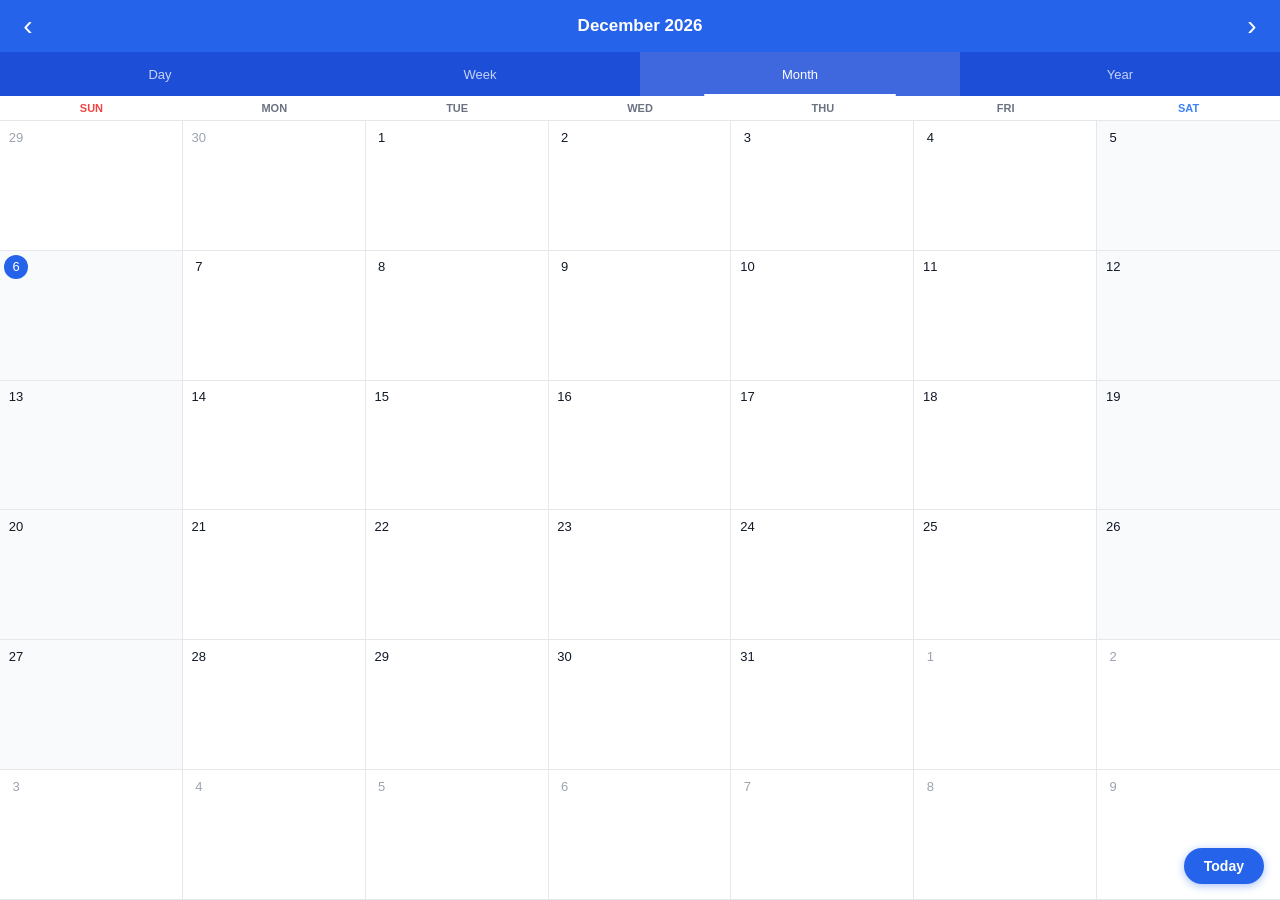
==== index.html @ 7cc3a60c "Add lightweight calendar PWA with month/week/day/year views - index.html: minimal shell with header," ====
<!DOCTYPE html>
<html lang="en">
<head>
  <meta charset="UTF-8">
  <meta name="viewport" content="width=device-width, initial-scale=1, viewport-fit=cover">
  <meta name="theme-color" content="#2563eb">
  <meta name="apple-mobile-web-app-capable" content="yes">
  <meta name="apple-mobile-web-app-status-bar-style" content="default">
  <meta name="apple-mobile-web-app-title" content="Calendar">
  <title>Calendar</title>
  <link rel="manifest" href="manifest.json">
  <link rel="apple-touch-icon" href="icon.svg">
  <link rel="stylesheet" href="style.css">
</head>
<body>
  <div id="app">
    <header id="header">
      <button id="btn-prev" aria-label="Previous" class="nav-btn">&#8249;</button>
      <div id="header-title" role="heading" aria-level="1"></div>
      <button id="btn-next" aria-label="Next" class="nav-btn">&#8250;</button>
    </header>

    <nav id="view-nav" role="tablist">
      <button role="tab" data-view="day" aria-selected="false">Day</button>
      <button role="tab" data-view="week" aria-selected="false">Week</button>
      <button role="tab" data-view="month" aria-selected="true">Month</button>
      <button role="tab" data-view="year" aria-selected="false">Year</button>
    </nav>

    <main id="view-container" role="main"></main>

    <button id="btn-today" aria-label="Go to today">Today</button>
  </div>

  <script src="app.js"></script>
</body>
</html>
---- style.css ----
*, *::before, *::after { box-sizing: border-box; margin: 0; padding: 0; }

:root {
  --blue: #2563eb;
  --blue-dark: #1d4ed8;
  --blue-light: #eff6ff;
  --text: #111827;
  --text-muted: #6b7280;
  --border: #e5e7eb;
  --bg: #ffffff;
  --today: #2563eb;
  --today-text: #ffffff;
  --weekend: #f9fafb;
  --other-month: #9ca3af;
  --radius: 8px;
  --header-h: 52px;
  --nav-h: 44px;
  --today-btn-h: 48px;
  --safe-bottom: env(safe-area-inset-bottom, 0px);
}

html, body { height: 100%; overflow: hidden; font-family: -apple-system, BlinkMacSystemFont, 'Segoe UI', sans-serif; font-size: 15px; color: var(--text); background: var(--bg); }

#app { display: flex; flex-direction: column; height: 100dvh; height: 100vh; }

/* Header */
#header {
  display: flex; align-items: center; justify-content: space-between;
  height: var(--header-h); padding: 0 8px;
  background: var(--blue); color: #fff;
  flex-shrink: 0;
}
.nav-btn {
  background: none; border: none; color: #fff; font-size: 28px;
  width: 40px; height: 40px; border-radius: 50%; cursor: pointer;
  display: flex; align-items: center; justify-content: center;
  -webkit-tap-highlight-color: transparent;
  transition: background 0.15s;
}
.nav-btn:active { background: rgba(255,255,255,0.2); }
#header-title { font-size: 17px; font-weight: 600; text-align: center; flex: 1; }

/* View nav */
#view-nav {
  display: flex; height: var(--nav-h);
  background: var(--blue-dark); flex-shrink: 0;
}
#view-nav button {
  flex: 1; border: none; background: none; color: rgba(255,255,255,0.75);
  font-size: 13px; font-weight: 500; cursor: pointer;
  -webkit-tap-highlight-color: transparent;
  transition: color 0.15s, background 0.15s;
  position: relative;
}
#view-nav button[aria-selected="true"] {
  color: #fff; background: rgba(255,255,255,0.15);
}
#view-nav button[aria-selected="true"]::after {
  content: ''; position: absolute; bottom: 0; left: 20%; right: 20%;
  height: 2px; background: #fff; border-radius: 1px;
}

/* Main content */
#view-container { flex: 1; overflow-y: auto; overflow-x: hidden; -webkit-overflow-scrolling: touch; }

/* Today button */
#btn-today {
  position: fixed; right: 16px;
  bottom: calc(16px + var(--safe-bottom));
  background: var(--blue); color: #fff;
  border: none; border-radius: 24px;
  padding: 10px 20px; font-size: 14px; font-weight: 600;
  cursor: pointer; box-shadow: 0 2px 8px rgba(37,99,235,0.4);
  -webkit-tap-highlight-color: transparent;
  transition: transform 0.1s, box-shadow 0.1s;
  z-index: 10;
}
#btn-today:active { transform: scale(0.95); box-shadow: 0 1px 4px rgba(37,99,235,0.3); }

/* ── MONTH VIEW ── */
.month-view { display: flex; flex-direction: column; height: 100%; }

.month-dow-row {
  display: grid; grid-template-columns: repeat(7, 1fr);
  border-bottom: 1px solid var(--border);
  background: var(--bg); position: sticky; top: 0; z-index: 1;
}
.month-dow-row span {
  text-align: center; padding: 6px 0; font-size: 11px;
  font-weight: 600; color: var(--text-muted); text-transform: uppercase;
}
.month-dow-row span:first-child { color: #ef4444; }
.month-dow-row span:last-child { color: #3b82f6; }

.month-grid {
  display: grid; grid-template-columns: repeat(7, 1fr);
  flex: 1;
}
.month-cell {
  border-right: 1px solid var(--border);
  border-bottom: 1px solid var(--border);
  min-height: 52px; padding: 4px;
  position: relative; cursor: pointer;
  -webkit-tap-highlight-color: transparent;
  transition: background 0.1s;
}
.month-cell:nth-child(7n) { border-right: none; }
.month-cell:active { background: var(--blue-light); }
.month-cell.other-month .day-num { color: var(--other-month); }
.month-cell.weekend { background: var(--weekend); }
.month-cell.today .day-num {
  background: var(--today); color: var(--today-text);
  border-radius: 50%; width: 24px; height: 24px;
  display: flex; align-items: center; justify-content: center;
}

.day-num { font-size: 13px; font-weight: 500; width: 24px; height: 24px; display: flex; align-items: center; justify-content: center; }

.event-dot {
  display: flex; flex-wrap: wrap; gap: 2px; margin-top: 2px;
}
.event-dot span {
  width: 5px; height: 5px; border-radius: 50%; background: var(--blue);
}

/* ── WEEK VIEW ── */
.week-view { display: flex; flex-direction: column; height: 100%; }

.week-header {
  display: grid; grid-template-columns: 36px repeat(7, 1fr);
  border-bottom: 1px solid var(--border);
  background: var(--bg); position: sticky; top: 0; z-index: 1;
}
.week-header-cell {
  text-align: center; padding: 6px 2px;
  font-size: 11px; cursor: pointer;
  -webkit-tap-highlight-color: transparent;
}
.week-header-cell .dow { color: var(--text-muted); font-weight: 600; text-transform: uppercase; font-size: 10px; }
.week-header-cell .wdate {
  width: 26px; height: 26px; border-radius: 50%;
  display: flex; align-items: center; justify-content: center;
  margin: 2px auto 0; font-size: 14px; font-weight: 500;
}
.week-header-cell.today .wdate { background: var(--today); color: var(--today-text); }
.week-header-cell:first-child { cursor: default; }

.week-scroll { flex: 1; overflow-y: auto; -webkit-overflow-scrolling: touch; }

.week-grid {
  display: grid; grid-template-columns: 36px repeat(7, 1fr);
  position: relative;
}
.week-time-col { }
.week-time-label {
  height: 48px; display: flex; align-items: flex-start;
  justify-content: flex-end; padding-right: 4px;
  font-size: 10px; color: var(--text-muted);
}
.week-day-col { border-left: 1px solid var(--border); position: relative; }
.week-hour-cell {
  height: 48px; border-bottom: 1px solid var(--border);
  position: relative;
}
.week-hour-cell.half { border-bottom: 1px dashed var(--border); height: 24px; }
.week-now-line {
  position: absolute; left: 0; right: 0; height: 2px;
  background: #ef4444; z-index: 2;
}
.week-now-line::before {
  content: ''; position: absolute; left: -4px; top: -3px;
  width: 8px; height: 8px; border-radius: 50%; background: #ef4444;
}

/* ── DAY VIEW ── */
.day-view { display: flex; flex-direction: column; height: 100%; }
.day-allday {
  border-bottom: 1px solid var(--border);
  padding: 4px 8px; font-size: 12px; color: var(--text-muted);
  background: var(--bg); position: sticky; top: 0;
}
.day-scroll { flex: 1; overflow-y: auto; -webkit-overflow-scrolling: touch; }
.day-grid { display: grid; grid-template-columns: 40px 1fr; }
.day-time-label {
  height: 48px; display: flex; align-items: flex-start;
  justify-content: flex-end; padding-right: 6px;
  font-size: 10px; color: var(--text-muted);
}
.day-hour-cell { height: 48px; border-bottom: 1px solid var(--border); border-left: 1px solid var(--border); position: relative; }
.day-now-line {
  position: absolute; left: 0; right: 0; height: 2px;
  background: #ef4444; z-index: 2;
}
.day-now-line::before {
  content: ''; position: absolute; left: -4px; top: -3px;
  width: 8px; height: 8px; border-radius: 50%; background: #ef4444;
}

/* ── YEAR VIEW ── */
.year-view {
  display: grid;
  grid-template-columns: repeat(3, 1fr);
  gap: 12px; padding: 12px;
}
.mini-month { cursor: pointer; -webkit-tap-highlight-color: transparent; }
.mini-month-title {
  font-size: 11px; font-weight: 600; text-align: center;
  margin-bottom: 4px; color: var(--text);
}
.mini-month-grid {
  display: grid; grid-template-columns: repeat(7, 1fr);
  gap: 1px;
}
.mini-day {
  aspect-ratio: 1; display: flex; align-items: center;
  justify-content: center; font-size: 8px; color: var(--text-muted);
  border-radius: 50%;
}
.mini-day.head { font-size: 7px; font-weight: 700; color: var(--text-muted); }
.mini-day.today { background: var(--today); color: #fff; }
.mini-day.other { color: var(--border); }
.mini-month:active .mini-month-title { color: var(--blue); }

/* Event chips */
.ev-chip {
  display: block; font-size: 10px; border-radius: 3px;
  background: var(--blue-light); color: var(--blue-dark);
  padding: 1px 3px; margin-top: 1px; white-space: nowrap;
  overflow: hidden; text-overflow: ellipsis;
}
.ev-block {
  position: absolute; left: 2px; right: 2px;
  background: var(--blue-light); color: var(--blue-dark);
  border-left: 3px solid var(--blue);
  border-radius: 3px; padding: 2px 4px;
  font-size: 11px; overflow: hidden; cursor: pointer;
  z-index: 1;
}

/* Event modal */
.modal-backdrop {
  position: fixed; inset: 0; background: rgba(0,0,0,0.4);
  z-index: 100; display: flex; align-items: flex-end;
}
.modal {
  background: var(--bg); border-radius: 16px 16px 0 0;
  width: 100%; max-height: 80vh; overflow-y: auto;
  padding: 16px; padding-bottom: calc(16px + var(--safe-bottom));
  animation: slide-up 0.2s ease;
}
@keyframes slide-up { from { transform: translateY(100%); } to { transform: translateY(0); } }
.modal-handle { width: 36px; height: 4px; background: var(--border); border-radius: 2px; margin: 0 auto 12px; }
.modal h2 { font-size: 16px; margin-bottom: 8px; }
.modal-date { color: var(--text-muted); font-size: 13px; margin-bottom: 12px; }
.modal-events { display: flex; flex-direction: column; gap: 8px; }
.modal-ev { padding: 10px 12px; background: var(--blue-light); border-radius: 8px; border-left: 4px solid var(--blue); }
.modal-ev-time { font-size: 11px; color: var(--text-muted); }
.modal-ev-title { font-size: 14px; font-weight: 500; }
.modal-empty { color: var(--text-muted); font-size: 13px; text-align: center; padding: 16px 0; }
.modal-close { margin-top: 12px; width: 100%; padding: 12px; background: var(--border); border: none; border-radius: 8px; font-size: 14px; font-weight: 500; cursor: pointer; }

@media (prefers-color-scheme: dark) {
  :root {
    --text: #f9fafb; --text-muted: #9ca3af; --border: #374151;
    --bg: #111827; --weekend: #1f2937; --blue-light: #1e3a8a;
    --blue-dark: #93c5fd; --other-month: #4b5563;
  }
  .modal { background: #1f2937; }
  .modal-ev { background: #1e3a5a; }
  .modal-close { background: #374151; color: #f9fafb; }
}
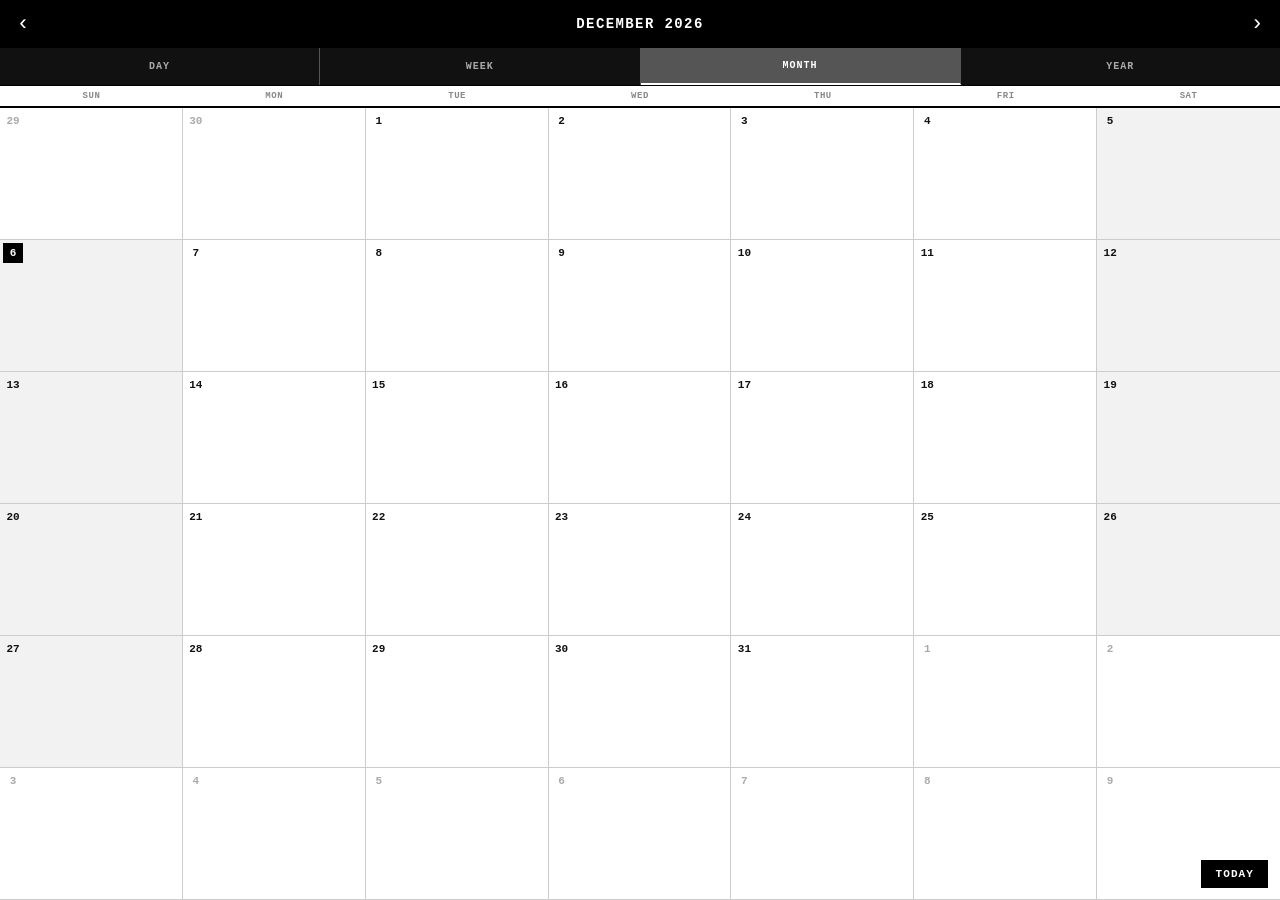
==== commit 25a43fad: "Apply e-ink monotype theme with edit/delete events - Replace all colors with black/white/grey palett" ====
--- a/index.html
+++ b/index.html
@@ -3,13 +3,14 @@
 <head>
   <meta charset="UTF-8">
   <meta name="viewport" content="width=device-width, initial-scale=1, viewport-fit=cover">
-  <meta name="theme-color" content="#2563eb">
+  <meta name="theme-color" content="#000000">
   <meta name="apple-mobile-web-app-capable" content="yes">
-  <meta name="apple-mobile-web-app-status-bar-style" content="default">
+  <meta name="apple-mobile-web-app-status-bar-style" content="black">
   <meta name="apple-mobile-web-app-title" content="Calendar">
   <title>Calendar</title>
   <link rel="manifest" href="manifest.json">
-  <link rel="apple-touch-icon" href="icon.svg">
+  <link rel="apple-touch-icon" href="icon-192.png">
+  <link rel="icon" type="image/svg+xml" href="icon.svg">
   <link rel="stylesheet" href="style.css">
 </head>
 <body>
--- a/style.css
+++ b/style.css
@@ -1,63 +1,75 @@
 *, *::before, *::after { box-sizing: border-box; margin: 0; padding: 0; }
 
 :root {
-  --blue: #2563eb;
-  --blue-dark: #1d4ed8;
-  --blue-light: #eff6ff;
-  --text: #111827;
-  --text-muted: #6b7280;
-  --border: #e5e7eb;
-  --bg: #ffffff;
-  --today: #2563eb;
-  --today-text: #ffffff;
-  --weekend: #f9fafb;
-  --other-month: #9ca3af;
-  --radius: 8px;
-  --header-h: 52px;
-  --nav-h: 44px;
-  --today-btn-h: 48px;
+  --black: #000;
+  --white: #fff;
+  --grey-1: #111;
+  --grey-2: #333;
+  --grey-3: #555;
+  --grey-4: #888;
+  --grey-5: #aaa;
+  --grey-6: #ccc;
+  --grey-7: #e4e4e4;
+  --grey-8: #f2f2f2;
+  --text: #111;
+  --text-muted: #888;
+  --border: #ccc;
+  --bg: #fff;
+  --today-bg: #000;
+  --today-text: #fff;
+  --weekend: #f2f2f2;
+  --other-month: #aaa;
+  --header-h: 48px;
+  --nav-h: 38px;
   --safe-bottom: env(safe-area-inset-bottom, 0px);
 }
 
-html, body { height: 100%; overflow: hidden; font-family: -apple-system, BlinkMacSystemFont, 'Segoe UI', sans-serif; font-size: 15px; color: var(--text); background: var(--bg); }
+html, body {
+  height: 100%; overflow: hidden;
+  font-family: 'Courier New', Courier, monospace;
+  font-size: 13px; color: var(--text); background: var(--bg);
+}
 
 #app { display: flex; flex-direction: column; height: 100dvh; height: 100vh; }
 
 /* Header */
 #header {
   display: flex; align-items: center; justify-content: space-between;
-  height: var(--header-h); padding: 0 8px;
-  background: var(--blue); color: #fff;
+  height: var(--header-h); padding: 0 4px;
+  background: var(--black); color: var(--white);
   flex-shrink: 0;
 }
 .nav-btn {
-  background: none; border: none; color: #fff; font-size: 28px;
-  width: 40px; height: 40px; border-radius: 50%; cursor: pointer;
+  background: none; border: none; color: var(--white); font-size: 22px;
+  width: 38px; height: 38px; cursor: pointer;
   display: flex; align-items: center; justify-content: center;
   -webkit-tap-highlight-color: transparent;
-  transition: background 0.15s;
-}
-.nav-btn:active { background: rgba(255,255,255,0.2); }
-#header-title { font-size: 17px; font-weight: 600; text-align: center; flex: 1; }
+  font-family: 'Courier New', Courier, monospace;
+}
+.nav-btn:active { background: var(--grey-2); }
+#header-title {
+  font-size: 14px; font-weight: 700; text-align: center; flex: 1;
+  letter-spacing: 0.1em; text-transform: uppercase;
+}
 
 /* View nav */
 #view-nav {
   display: flex; height: var(--nav-h);
-  background: var(--blue-dark); flex-shrink: 0;
+  background: var(--grey-1); flex-shrink: 0;
+  border-bottom: 1px solid var(--black);
 }
 #view-nav button {
-  flex: 1; border: none; background: none; color: rgba(255,255,255,0.75);
-  font-size: 13px; font-weight: 500; cursor: pointer;
-  -webkit-tap-highlight-color: transparent;
-  transition: color 0.15s, background 0.15s;
-  position: relative;
-}
+  flex: 1; border: none; border-right: 1px solid var(--grey-3);
+  background: none; color: var(--grey-5);
+  font-size: 10px; font-weight: 700; cursor: pointer;
+  letter-spacing: 0.1em; text-transform: uppercase;
+  -webkit-tap-highlight-color: transparent;
+  font-family: 'Courier New', Courier, monospace;
+}
+#view-nav button:last-child { border-right: none; }
 #view-nav button[aria-selected="true"] {
-  color: #fff; background: rgba(255,255,255,0.15);
-}
-#view-nav button[aria-selected="true"]::after {
-  content: ''; position: absolute; bottom: 0; left: 20%; right: 20%;
-  height: 2px; background: #fff; border-radius: 1px;
+  color: var(--white); background: var(--grey-3);
+  border-bottom: 2px solid var(--white);
 }
 
 /* Main content */
@@ -65,32 +77,31 @@
 
 /* Today button */
 #btn-today {
-  position: fixed; right: 16px;
-  bottom: calc(16px + var(--safe-bottom));
-  background: var(--blue); color: #fff;
-  border: none; border-radius: 24px;
-  padding: 10px 20px; font-size: 14px; font-weight: 600;
-  cursor: pointer; box-shadow: 0 2px 8px rgba(37,99,235,0.4);
-  -webkit-tap-highlight-color: transparent;
-  transition: transform 0.1s, box-shadow 0.1s;
+  position: fixed; right: 12px;
+  bottom: calc(12px + var(--safe-bottom));
+  background: var(--black); color: var(--white);
+  border: none;
+  padding: 8px 14px; font-size: 11px; font-weight: 700;
+  letter-spacing: 0.1em; text-transform: uppercase;
+  cursor: pointer;
+  -webkit-tap-highlight-color: transparent;
   z-index: 10;
-}
-#btn-today:active { transform: scale(0.95); box-shadow: 0 1px 4px rgba(37,99,235,0.3); }
+  font-family: 'Courier New', Courier, monospace;
+}
+#btn-today:active { background: var(--grey-2); }
 
 /* ── MONTH VIEW ── */
 .month-view { display: flex; flex-direction: column; height: 100%; }
 
 .month-dow-row {
   display: grid; grid-template-columns: repeat(7, 1fr);
-  border-bottom: 1px solid var(--border);
+  border-bottom: 2px solid var(--black);
   background: var(--bg); position: sticky; top: 0; z-index: 1;
 }
 .month-dow-row span {
-  text-align: center; padding: 6px 0; font-size: 11px;
-  font-weight: 600; color: var(--text-muted); text-transform: uppercase;
-}
-.month-dow-row span:first-child { color: #ef4444; }
-.month-dow-row span:last-child { color: #3b82f6; }
+  text-align: center; padding: 5px 0; font-size: 9px;
+  font-weight: 700; color: var(--text-muted); text-transform: uppercase; letter-spacing: 0.06em;
+}
 
 .month-grid {
   display: grid; grid-template-columns: repeat(7, 1fr);
@@ -99,50 +110,51 @@
 .month-cell {
   border-right: 1px solid var(--border);
   border-bottom: 1px solid var(--border);
-  min-height: 52px; padding: 4px;
+  min-height: 52px; padding: 3px;
   position: relative; cursor: pointer;
   -webkit-tap-highlight-color: transparent;
-  transition: background 0.1s;
 }
 .month-cell:nth-child(7n) { border-right: none; }
-.month-cell:active { background: var(--blue-light); }
+.month-cell:active { background: var(--grey-7); }
 .month-cell.other-month .day-num { color: var(--other-month); }
 .month-cell.weekend { background: var(--weekend); }
 .month-cell.today .day-num {
-  background: var(--today); color: var(--today-text);
-  border-radius: 50%; width: 24px; height: 24px;
+  background: var(--today-bg); color: var(--today-text);
+  width: 20px; height: 20px;
   display: flex; align-items: center; justify-content: center;
 }
 
-.day-num { font-size: 13px; font-weight: 500; width: 24px; height: 24px; display: flex; align-items: center; justify-content: center; }
-
-.event-dot {
-  display: flex; flex-wrap: wrap; gap: 2px; margin-top: 2px;
-}
-.event-dot span {
-  width: 5px; height: 5px; border-radius: 50%; background: var(--blue);
-}
+.day-num {
+  font-size: 11px; font-weight: 700; width: 20px; height: 20px;
+  display: flex; align-items: center; justify-content: center;
+}
+
+.event-dot { display: flex; flex-wrap: wrap; gap: 2px; margin-top: 2px; }
+.event-dot span { width: 4px; height: 4px; background: var(--grey-2); }
 
 /* ── WEEK VIEW ── */
 .week-view { display: flex; flex-direction: column; height: 100%; }
 
 .week-header {
   display: grid; grid-template-columns: 36px repeat(7, 1fr);
-  border-bottom: 1px solid var(--border);
+  border-bottom: 2px solid var(--black);
   background: var(--bg); position: sticky; top: 0; z-index: 1;
 }
 .week-header-cell {
-  text-align: center; padding: 6px 2px;
-  font-size: 11px; cursor: pointer;
-  -webkit-tap-highlight-color: transparent;
-}
-.week-header-cell .dow { color: var(--text-muted); font-weight: 600; text-transform: uppercase; font-size: 10px; }
+  text-align: center; padding: 4px 2px;
+  font-size: 10px; cursor: pointer;
+  -webkit-tap-highlight-color: transparent;
+}
+.week-header-cell .dow {
+  color: var(--text-muted); font-weight: 700; text-transform: uppercase;
+  font-size: 8px; letter-spacing: 0.06em;
+}
 .week-header-cell .wdate {
-  width: 26px; height: 26px; border-radius: 50%;
+  width: 20px; height: 20px;
   display: flex; align-items: center; justify-content: center;
-  margin: 2px auto 0; font-size: 14px; font-weight: 500;
-}
-.week-header-cell.today .wdate { background: var(--today); color: var(--today-text); }
+  margin: 2px auto 0; font-size: 12px; font-weight: 700;
+}
+.week-header-cell.today .wdate { background: var(--today-bg); color: var(--today-text); }
 .week-header-cell:first-child { cursor: default; }
 
 .week-scroll { flex: 1; overflow-y: auto; -webkit-overflow-scrolling: touch; }
@@ -151,32 +163,27 @@
   display: grid; grid-template-columns: 36px repeat(7, 1fr);
   position: relative;
 }
-.week-time-col { }
 .week-time-label {
   height: 48px; display: flex; align-items: flex-start;
   justify-content: flex-end; padding-right: 4px;
-  font-size: 10px; color: var(--text-muted);
+  font-size: 8px; color: var(--text-muted);
 }
 .week-day-col { border-left: 1px solid var(--border); position: relative; }
-.week-hour-cell {
-  height: 48px; border-bottom: 1px solid var(--border);
-  position: relative;
-}
-.week-hour-cell.half { border-bottom: 1px dashed var(--border); height: 24px; }
+.week-hour-cell { height: 48px; border-bottom: 1px solid var(--border); position: relative; }
 .week-now-line {
-  position: absolute; left: 0; right: 0; height: 2px;
-  background: #ef4444; z-index: 2;
+  position: absolute; left: 0; right: 0; height: 1px;
+  background: var(--grey-3); z-index: 2;
 }
 .week-now-line::before {
-  content: ''; position: absolute; left: -4px; top: -3px;
-  width: 8px; height: 8px; border-radius: 50%; background: #ef4444;
+  content: ''; position: absolute; left: -3px; top: -2px;
+  width: 5px; height: 5px; background: var(--grey-3);
 }
 
 /* ── DAY VIEW ── */
 .day-view { display: flex; flex-direction: column; height: 100%; }
 .day-allday {
   border-bottom: 1px solid var(--border);
-  padding: 4px 8px; font-size: 12px; color: var(--text-muted);
+  padding: 4px 8px; font-size: 10px; color: var(--text-muted);
   background: var(--bg); position: sticky; top: 0;
 }
 .day-scroll { flex: 1; overflow-y: auto; -webkit-overflow-scrolling: touch; }
@@ -184,88 +191,112 @@
 .day-time-label {
   height: 48px; display: flex; align-items: flex-start;
   justify-content: flex-end; padding-right: 6px;
-  font-size: 10px; color: var(--text-muted);
-}
-.day-hour-cell { height: 48px; border-bottom: 1px solid var(--border); border-left: 1px solid var(--border); position: relative; }
+  font-size: 8px; color: var(--text-muted);
+}
+.day-hour-cell {
+  height: 48px; border-bottom: 1px solid var(--border);
+  border-left: 1px solid var(--border); position: relative;
+}
 .day-now-line {
-  position: absolute; left: 0; right: 0; height: 2px;
-  background: #ef4444; z-index: 2;
+  position: absolute; left: 0; right: 0; height: 1px;
+  background: var(--grey-3); z-index: 2;
 }
 .day-now-line::before {
-  content: ''; position: absolute; left: -4px; top: -3px;
-  width: 8px; height: 8px; border-radius: 50%; background: #ef4444;
+  content: ''; position: absolute; left: -3px; top: -2px;
+  width: 5px; height: 5px; background: var(--grey-3);
 }
 
 /* ── YEAR VIEW ── */
 .year-view {
-  display: grid;
-  grid-template-columns: repeat(3, 1fr);
-  gap: 12px; padding: 12px;
+  display: grid; grid-template-columns: repeat(3, 1fr);
+  gap: 10px; padding: 10px;
 }
 .mini-month { cursor: pointer; -webkit-tap-highlight-color: transparent; }
 .mini-month-title {
-  font-size: 11px; font-weight: 600; text-align: center;
-  margin-bottom: 4px; color: var(--text);
-}
-.mini-month-grid {
-  display: grid; grid-template-columns: repeat(7, 1fr);
-  gap: 1px;
-}
+  font-size: 9px; font-weight: 700; text-align: center;
+  margin-bottom: 3px; color: var(--text);
+  letter-spacing: 0.08em; text-transform: uppercase;
+}
+.mini-month-grid { display: grid; grid-template-columns: repeat(7, 1fr); gap: 1px; }
 .mini-day {
   aspect-ratio: 1; display: flex; align-items: center;
-  justify-content: center; font-size: 8px; color: var(--text-muted);
-  border-radius: 50%;
-}
-.mini-day.head { font-size: 7px; font-weight: 700; color: var(--text-muted); }
-.mini-day.today { background: var(--today); color: #fff; }
+  justify-content: center; font-size: 7px; color: var(--text-muted);
+}
+.mini-day.head { font-size: 6px; font-weight: 700; }
+.mini-day.today { background: var(--today-bg); color: var(--today-text); }
 .mini-day.other { color: var(--border); }
-.mini-month:active .mini-month-title { color: var(--blue); }
 
 /* Event chips */
 .ev-chip {
-  display: block; font-size: 10px; border-radius: 3px;
-  background: var(--blue-light); color: var(--blue-dark);
+  display: block; font-size: 9px;
+  background: var(--grey-7); color: var(--grey-2);
+  border-left: 2px solid var(--grey-3);
   padding: 1px 3px; margin-top: 1px; white-space: nowrap;
   overflow: hidden; text-overflow: ellipsis;
 }
 .ev-block {
-  position: absolute; left: 2px; right: 2px;
-  background: var(--blue-light); color: var(--blue-dark);
-  border-left: 3px solid var(--blue);
-  border-radius: 3px; padding: 2px 4px;
-  font-size: 11px; overflow: hidden; cursor: pointer;
+  position: absolute; left: 1px; right: 1px;
+  background: var(--grey-7); color: var(--grey-1);
+  border-left: 2px solid var(--grey-3);
+  padding: 2px 4px; font-size: 10px; overflow: hidden; cursor: pointer;
   z-index: 1;
 }
 
-/* Event modal */
+/* Modal */
 .modal-backdrop {
-  position: fixed; inset: 0; background: rgba(0,0,0,0.4);
+  position: fixed; inset: 0; background: rgba(0,0,0,0.6);
   z-index: 100; display: flex; align-items: flex-end;
 }
 .modal {
-  background: var(--bg); border-radius: 16px 16px 0 0;
+  background: var(--bg); border-top: 2px solid var(--black);
   width: 100%; max-height: 80vh; overflow-y: auto;
-  padding: 16px; padding-bottom: calc(16px + var(--safe-bottom));
-  animation: slide-up 0.2s ease;
+  padding: 12px; padding-bottom: calc(12px + var(--safe-bottom));
 }
 @keyframes slide-up { from { transform: translateY(100%); } to { transform: translateY(0); } }
-.modal-handle { width: 36px; height: 4px; background: var(--border); border-radius: 2px; margin: 0 auto 12px; }
-.modal h2 { font-size: 16px; margin-bottom: 8px; }
-.modal-date { color: var(--text-muted); font-size: 13px; margin-bottom: 12px; }
-.modal-events { display: flex; flex-direction: column; gap: 8px; }
-.modal-ev { padding: 10px 12px; background: var(--blue-light); border-radius: 8px; border-left: 4px solid var(--blue); }
-.modal-ev-time { font-size: 11px; color: var(--text-muted); }
-.modal-ev-title { font-size: 14px; font-weight: 500; }
-.modal-empty { color: var(--text-muted); font-size: 13px; text-align: center; padding: 16px 0; }
-.modal-close { margin-top: 12px; width: 100%; padding: 12px; background: var(--border); border: none; border-radius: 8px; font-size: 14px; font-weight: 500; cursor: pointer; }
-
-@media (prefers-color-scheme: dark) {
-  :root {
-    --text: #f9fafb; --text-muted: #9ca3af; --border: #374151;
-    --bg: #111827; --weekend: #1f2937; --blue-light: #1e3a8a;
-    --blue-dark: #93c5fd; --other-month: #4b5563;
-  }
-  .modal { background: #1f2937; }
-  .modal-ev { background: #1e3a5a; }
-  .modal-close { background: #374151; color: #f9fafb; }
-}
+.modal { animation: slide-up 0.15s ease; }
+.modal-handle { width: 32px; height: 3px; background: var(--border); margin: 0 auto 10px; }
+.modal h2 {
+  font-size: 13px; font-weight: 700; margin-bottom: 3px;
+  letter-spacing: 0.1em; text-transform: uppercase;
+}
+.modal-date { color: var(--text-muted); font-size: 10px; margin-bottom: 10px; }
+.modal-events { display: flex; flex-direction: column; gap: 5px; }
+
+.modal-ev {
+  padding: 7px 9px; background: var(--grey-8);
+  border-left: 3px solid var(--black);
+  display: flex; align-items: center; justify-content: space-between;
+}
+.modal-ev-info { flex: 1; min-width: 0; }
+.modal-ev-time { font-size: 9px; color: var(--text-muted); }
+.modal-ev-title { font-size: 12px; font-weight: 700; overflow: hidden; text-overflow: ellipsis; white-space: nowrap; }
+.modal-ev-actions { display: flex; gap: 3px; flex-shrink: 0; margin-left: 6px; }
+.modal-ev-btn {
+  background: none; border: 1px solid var(--grey-4); color: var(--grey-2);
+  font-size: 9px; padding: 3px 5px; cursor: pointer;
+  font-family: 'Courier New', Courier, monospace; font-weight: 700;
+  text-transform: uppercase;
+}
+.modal-ev-btn:active { background: var(--grey-7); }
+.modal-ev-btn.del { border-color: var(--grey-3); color: var(--grey-3); }
+
+.modal-empty { color: var(--text-muted); font-size: 11px; text-align: center; padding: 14px 0; }
+
+.modal-btn {
+  margin-top: 6px; width: 100%; padding: 10px;
+  background: var(--grey-7); border: 1px solid var(--grey-5);
+  font-size: 11px; font-weight: 700; cursor: pointer;
+  letter-spacing: 0.08em; text-transform: uppercase;
+  font-family: 'Courier New', Courier, monospace;
+}
+.modal-btn.primary { background: var(--black); color: var(--white); border-color: var(--black); }
+.modal-btn:active { opacity: 0.75; }
+
+.modal-form { display: flex; flex-direction: column; gap: 7px; margin-top: 10px; }
+.modal-input {
+  width: 100%; padding: 8px;
+  border: 1px solid var(--grey-4);
+  font-size: 13px; background: var(--bg); color: var(--text);
+  font-family: 'Courier New', Courier, monospace;
+}
+.modal-input:focus { outline: 2px solid var(--black); border-color: var(--black); }
